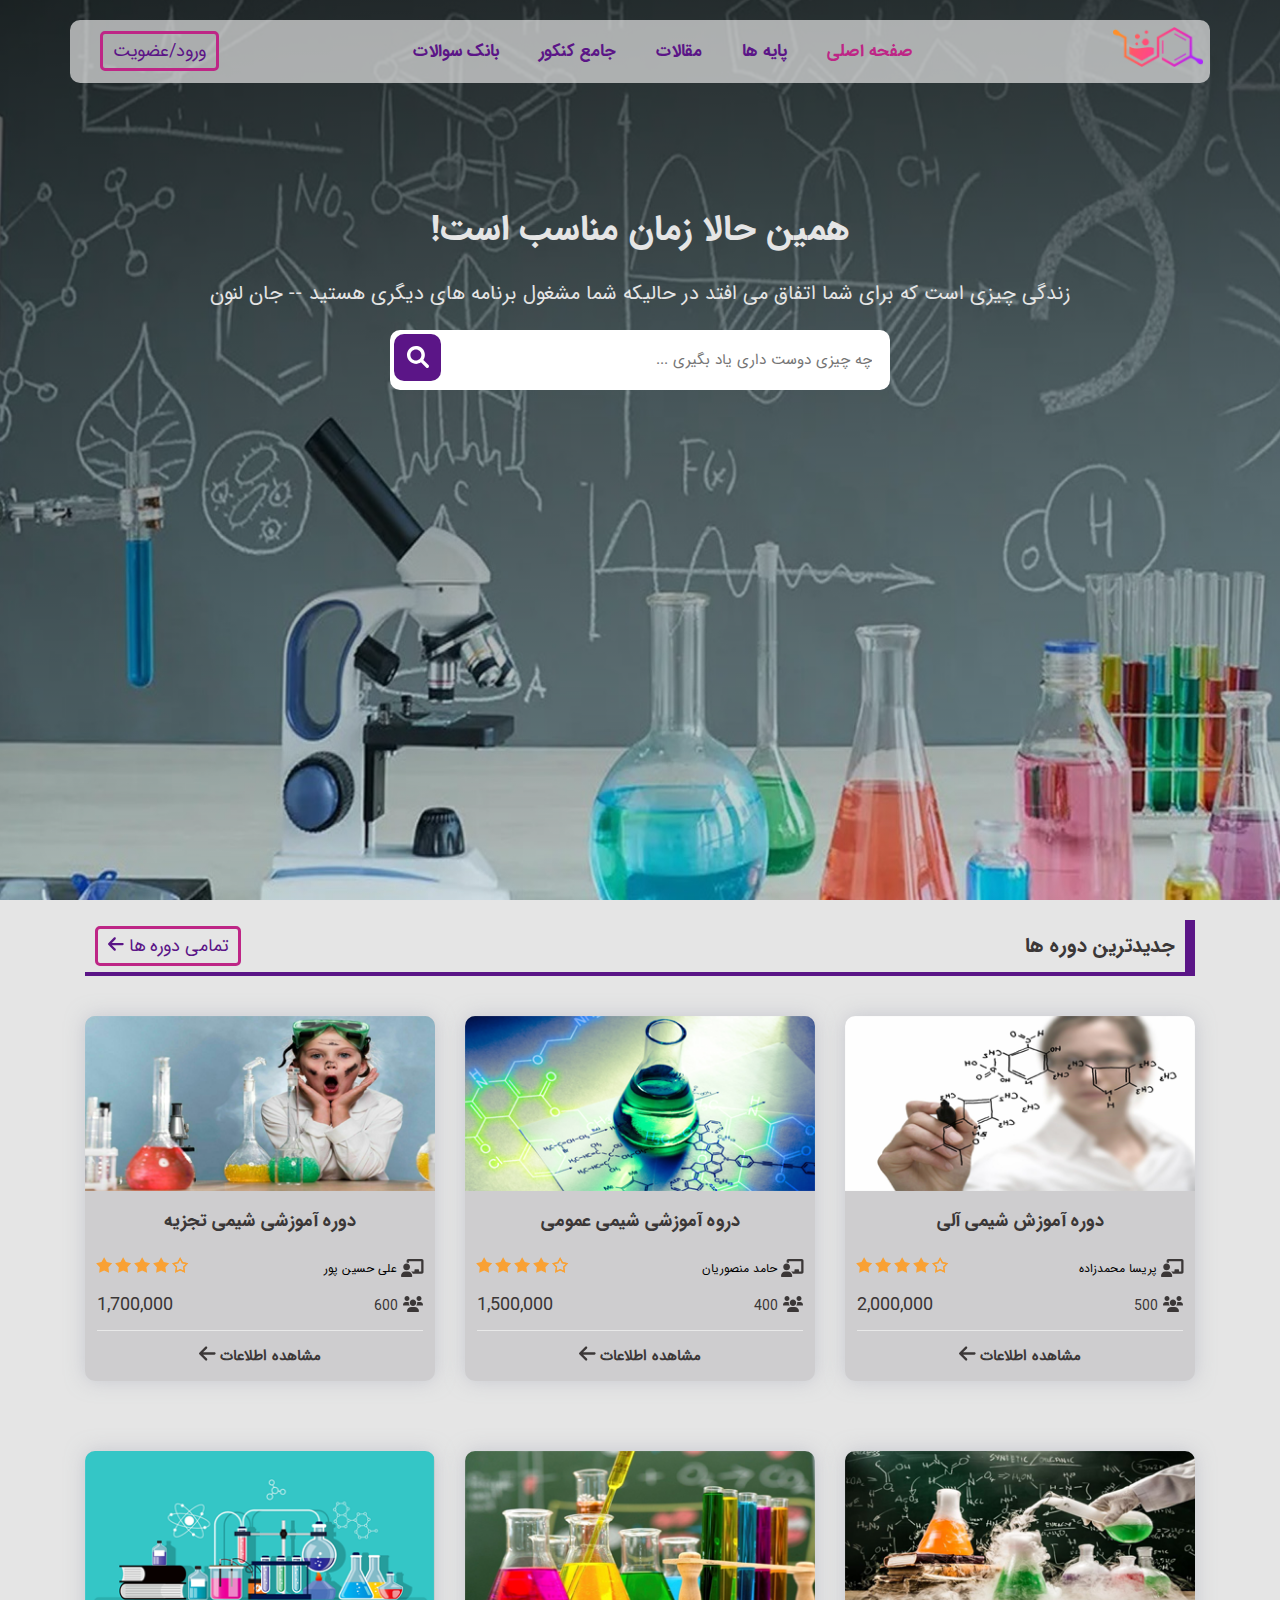
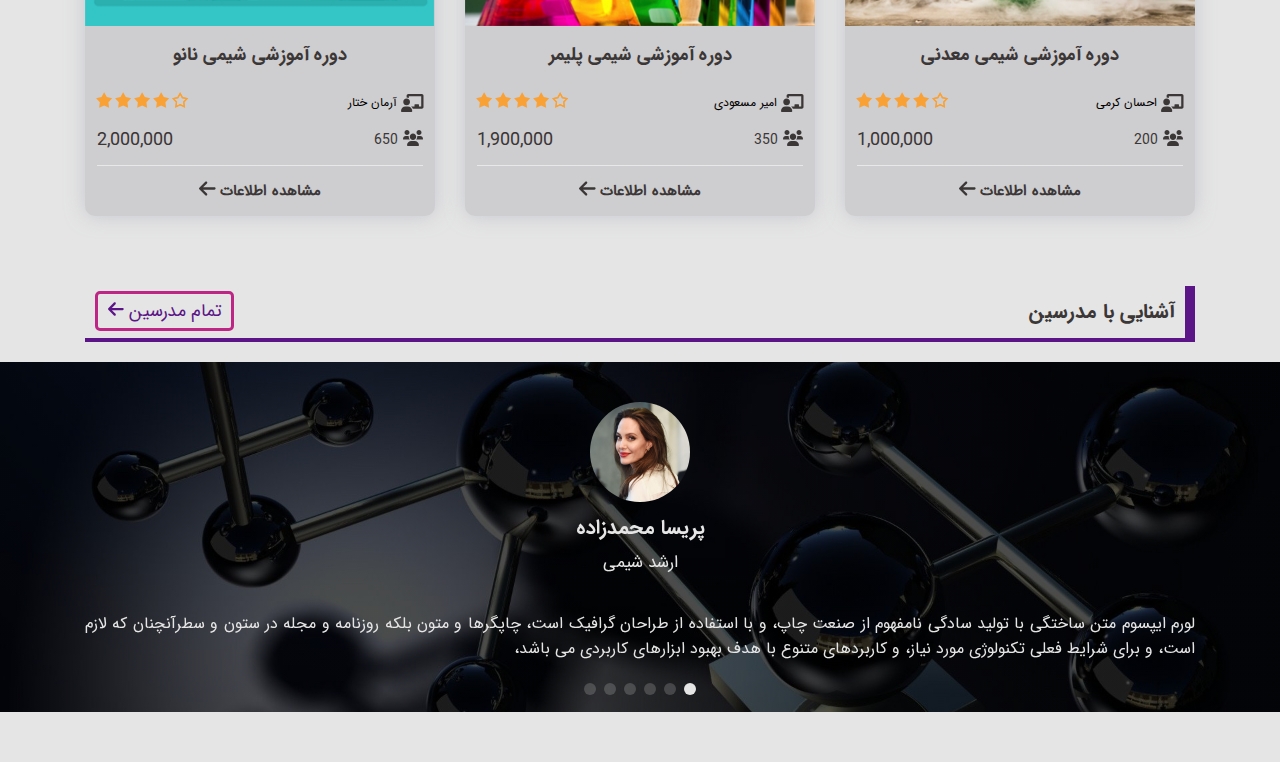
==== index.html @ fa97f1a6 "chemistry-learn" ====
<!DOCTYPE html>
<html lang="en">

<head>
    <meta charset="UTF-8">
    <meta http-equiv="X-UA-Compatible" content="IE=edge">
    <meta name="viewport" content="width=device-width, initial-scale=1.0">
    <title>شیمی لرن</title>
    <link rel="icon" type="image/png" href="img/chemistry-logo.png">
    <link rel="stylesheet" href="./vendor/FontAwesome5/all.min.css">
    <link rel="stylesheet" href="vendor/Swiper/swiper-bundle.min.css">
    <link rel="stylesheet" href="style/app.css">
    <link rel="stylesheet" href="style/responsive.css">
</head>

<body>
    <header id="header" class="header">
        <div class="container">
            <div class="header-parts">
                <div class="navbar">
                    <div class="logo">
                        <a href="#">
                            <img src="./img/chemistry-logo.png" class="logo__img" alt="Chemistry">
                        </a>
                    </div>
                    <div class="menu">
                        <ul class="menu__items">
                            <li class="menu__item"><a href="#" class="menu__item-link menu__item-link--active"> صفحه
                                    اصلی</a></li>
                            <li class="menu__item"><a href="#" class="menu__item-link">پایه ها</a></li>
                            <li class="menu__item"><a href="#" class="menu__item-link">مقالات</a></li>
                            <li class="menu__item"><a href="#" class="menu__item-link">جامع کنکور</a></li>
                            <li class="menu__item"><a href="#" class="menu__item-link">بانک سوالات</a></li>
                        </ul>
                    </div>
                    <div class="left-section">
                        <div class="member">
                            <a href="#" class="member-login page-btn">ورود/عضویت</a>
                        </div>
                        <div class="nav__toggle-icon">
                            <div class="nav__toggle-line"></div>
                        </div>
                    </div>
                </div>
                <div class="landing">
                    <h1 class="landing__title"> همین حالا زمان مناسب است! </h1>
                    <h2 class="landing__subtitle"> زندگی چیزی است که برای شما اتفاق می افتد در حالیکه شما مشغول برنامه
                        های
                        دیگری هستید -- جان لنون
                    </h2>
                    <div class="landing__searchbar">
                        <input type="text" class="landing__searchbar-input"
                            placeholder="چه چیزی دوست داری یاد بگیری ..." />
                        <button class="landing__searchbar-btn" type="submit">
                            <i class="fa fa-search landing__searchbar-icon"></i>
                        </button>
                    </div>
                </div>
            </div>

        </div>

    </header>
    <section id="courses" class="courses">
        <div class="container">
            <div class="section-parts">
                <div class="section-infos">
                    <h2 class="section__title">جدیدترین دوره ها</h2>
                    <div class="section__button">
                        <a href="#" class="section__link page-btn">تمامی دوره ها <i
                                class="fas fa-arrow-left section__link-icon"></i></a>
                    </div>
                </div>
                <div class="courses-content">
                    <div class="row">
                        <div class="col col-sm-6 col-lg-4">
                            <div class="course-box">
                                <a href="#">
                                    <img src="./img/courses/c6.png" alt="" class="course-box__img">
                                </a>
                                <div class="course-box__main">
                                    <h3 class="course-box__title">دوره آموزش شیمی آلی</h3>
                                    <div class="course-box__teacher-rating">
                                        <div class="course-box-teacher">
                                            <i class="fas fa-chalkboard-teacher course-box__teacher-icon"></i>
                                            <a href="#" class="course-box__teacher-link"> پریسا محمدزاده </a>
                                        </div>
                                        <div class="course-box__rating">
                                            <img src="img/svgs/star.svg" alt="rating" class="course-box__star">
                                            <img src="img/svgs/star_fill.svg" alt="rating" class="course-box__star">
                                            <img src="img/svgs/star_fill.svg" alt="rating" class="course-box__star">
                                            <img src="img/svgs/star_fill.svg" alt="rating" class="course-box__star">
                                            <img src="img/svgs/star_fill.svg" alt="rating" class="course-box__star">
                                        </div>
                                    </div>
                                    <div class="course-box__users-price">
                                        <div class="course-box__users">
                                            <i class="fas fa-users course-box__users-icon"></i>
                                            <span class="course-box__users-text">500</span>
                                        </div>
                                        <span class="course-box__price">2,000,000</span>
                                    </div>
                                    <div class="course-box__footer">
                                        <a href="#" class="course-box__footer-link">
                                            مشاهده اطلاعات
                                            <i class="fas fa-arrow-left course-box__footer-icon"></i>
                                        </a>
                                    </div>
                                </div>

                            </div>
                        </div>
                        <div class="col col-sm-6 col-lg-4">
                            <div class="course-box">
                                <a href="#">
                                    <img src="./img/courses/c1.png" alt="" class="course-box__img">
                                </a>
                                <div class="course-box__main">
                                    <h3 class="course-box__title">دروه آموزشی شیمی عمومی</h3>
                                    <div class="course-box__teacher-rating">
                                        <div class="course-box-teacher">
                                            <i class="fas fa-chalkboard-teacher course-box__teacher-icon"></i>
                                            <a href="#" class="course-box__teacher-link"> حامد منصوریان </a>
                                        </div>
                                        <div class="course-box__rating">
                                            <img src="img/svgs/star.svg" alt="rating" class="course-box__star">
                                            <img src="img/svgs/star_fill.svg" alt="rating" class="course-box__star">
                                            <img src="img/svgs/star_fill.svg" alt="rating" class="course-box__star">
                                            <img src="img/svgs/star_fill.svg" alt="rating" class="course-box__star">
                                            <img src="img/svgs/star_fill.svg" alt="rating" class="course-box__star">
                                        </div>
                                    </div>
                                    <div class="course-box__users-price">
                                        <div class="course-box__users">
                                            <i class="fas fa-users course-box__users-icon"></i>
                                            <span class="course-box__users-text">400</span>
                                        </div>
                                        <span class="course-box__price">1,500,000</span>
                                    </div>
                                    <div class="course-box__footer">
                                        <a href="#" class="course-box__footer-link">
                                            مشاهده اطلاعات
                                            <i class="fas fa-arrow-left course-box__footer-icon"></i>
                                        </a>
                                    </div>
                                </div>

                            </div>
                        </div>
                        <div class="col col-sm-6 col-lg-4">
                            <div class="course-box">
                                <a href="#">
                                    <img src="./img/courses/c2.png" alt="" class="course-box__img">
                                </a>
                                <div class="course-box__main">
                                    <h3 class="course-box__title">دوره آموزشی شیمی تجزیه</h3>
                                    <div class="course-box__teacher-rating">
                                        <div class="course-box-teacher">
                                            <i class="fas fa-chalkboard-teacher course-box__teacher-icon"></i>
                                            <a href="#" class="course-box__teacher-link"> علی حسین پور </a>
                                        </div>
                                        <div class="course-box__rating">
                                            <img src="img/svgs/star.svg" alt="rating" class="course-box__star">
                                            <img src="img/svgs/star_fill.svg" alt="rating" class="course-box__star">
                                            <img src="img/svgs/star_fill.svg" alt="rating" class="course-box__star">
                                            <img src="img/svgs/star_fill.svg" alt="rating" class="course-box__star">
                                            <img src="img/svgs/star_fill.svg" alt="rating" class="course-box__star">
                                        </div>
                                    </div>
                                    <div class="course-box__users-price">
                                        <div class="course-box__users">
                                            <i class="fas fa-users course-box__users-icon"></i>
                                            <span class="course-box__users-text">600</span>
                                        </div>
                                        <span class="course-box__price">1,700,000</span>
                                    </div>
                                    <div class="course-box__footer">
                                        <a href="#" class="course-box__footer-link">
                                            مشاهده اطلاعات
                                            <i class="fas fa-arrow-left course-box__footer-icon"></i>
                                        </a>
                                    </div>
                                </div>

                            </div>
                        </div>
                        <div class="col col-sm-6 col-lg-4">
                            <div class="course-box">
                                <a href="#">
                                    <img src="./img/courses/c3.png" alt="" class="course-box__img">
                                </a>
                                <div class="course-box__main">
                                    <h3 class="course-box__title">دوره آموزشی شیمی معدنی</h3>
                                    <div class="course-box__teacher-rating">
                                        <div class="course-box-teacher">
                                            <i class="fas fa-chalkboard-teacher course-box__teacher-icon"></i>
                                            <a href="#" class="course-box__teacher-link"> احسان کرمی </a>
                                        </div>
                                        <div class="course-box__rating">
                                            <img src="img/svgs/star.svg" alt="rating" class="course-box__star">
                                            <img src="img/svgs/star_fill.svg" alt="rating" class="course-box__star">
                                            <img src="img/svgs/star_fill.svg" alt="rating" class="course-box__star">
                                            <img src="img/svgs/star_fill.svg" alt="rating" class="course-box__star">
                                            <img src="img/svgs/star_fill.svg" alt="rating" class="course-box__star">
                                        </div>
                                    </div>
                                    <div class="course-box__users-price">
                                        <div class="course-box__users">
                                            <i class="fas fa-users course-box__users-icon"></i>
                                            <span class="course-box__users-text">200</span>
                                        </div>
                                        <span class="course-box__price">1,000,000</span>
                                    </div>
                                    <div class="course-box__footer">
                                        <a href="#" class="course-box__footer-link">
                                            مشاهده اطلاعات
                                            <i class="fas fa-arrow-left course-box__footer-icon"></i>
                                        </a>
                                    </div>
                                </div>

                            </div>
                        </div>
                        <div class="col col-sm-6 col-lg-4">
                            <div class="course-box">
                                <a href="#">
                                    <img src="./img/courses/c4.png" alt="" class="course-box__img">
                                </a>
                                <div class="course-box__main">
                                    <h3 class="course-box__title">دوره آموزشی شیمی پلیمر</h3>
                                    <div class="course-box__teacher-rating">
                                        <div class="course-box-teacher">
                                            <i class="fas fa-chalkboard-teacher course-box__teacher-icon"></i>
                                            <a href="#" class="course-box__teacher-link"> امیر مسعودی </a>
                                        </div>
                                        <div class="course-box__rating">
                                            <img src="img/svgs/star.svg" alt="rating" class="course-box__star">
                                            <img src="img/svgs/star_fill.svg" alt="rating" class="course-box__star">
                                            <img src="img/svgs/star_fill.svg" alt="rating" class="course-box__star">
                                            <img src="img/svgs/star_fill.svg" alt="rating" class="course-box__star">
                                            <img src="img/svgs/star_fill.svg" alt="rating" class="course-box__star">
                                        </div>
                                    </div>
                                    <div class="course-box__users-price">
                                        <div class="course-box__users">
                                            <i class="fas fa-users course-box__users-icon"></i>
                                            <span class="course-box__users-text">350</span>
                                        </div>
                                        <span class="course-box__price">1,900,000</span>
                                    </div>
                                    <div class="course-box__footer">
                                        <a href="#" class="course-box__footer-link">
                                            مشاهده اطلاعات
                                            <i class="fas fa-arrow-left course-box__footer-icon"></i>
                                        </a>
                                    </div>
                                </div>

                            </div>
                        </div>
                        <div class="col col-sm-6 col-lg-4">
                            <div class="course-box">
                                <a href="#">
                                    <img src="./img/courses/c5.png" alt="" class="course-box__img">
                                </a>
                                <div class="course-box__main">
                                    <h3 class="course-box__title">دوره آموزشی شیمی نانو</h3>
                                    <div class="course-box__teacher-rating">
                                        <div class="course-box-teacher">
                                            <i class="fas fa-chalkboard-teacher course-box__teacher-icon"></i>
                                            <a href="#" class="course-box__teacher-link"> آرمان ختار </a>
                                        </div>
                                        <div class="course-box__rating">
                                            <img src="img/svgs/star.svg" alt="rating" class="course-box__star">
                                            <img src="img/svgs/star_fill.svg" alt="rating" class="course-box__star">
                                            <img src="img/svgs/star_fill.svg" alt="rating" class="course-box__star">
                                            <img src="img/svgs/star_fill.svg" alt="rating" class="course-box__star">
                                            <img src="img/svgs/star_fill.svg" alt="rating" class="course-box__star">
                                        </div>
                                    </div>
                                    <div class="course-box__users-price">
                                        <div class="course-box__users">
                                            <i class="fas fa-users course-box__users-icon"></i>
                                            <span class="course-box__users-text">650</span>
                                        </div>
                                        <span class="course-box__price">2,000,000</span>
                                    </div>
                                    <div class="course-box__footer">
                                        <a href="#" class="course-box__footer-link">
                                            مشاهده اطلاعات
                                            <i class="fas fa-arrow-left course-box__footer-icon"></i>
                                        </a>
                                    </div>
                                </div>

                            </div>
                        </div>
                    </div>
                </div>
            </div>
        </div>
    </section>
    <section id="teachers" class="teachers">
        <div class="container">
            <div class="section-infos">
                <h2 class="section__title"> آشنایی با مدرسین</h2>
                <div class="section__button">
                    <a href="#" class="section__link page-btn">تمام مدرسین <i
                            class="fas fa-arrow-left section__link-icon"></i></a>
                </div>
            </div>
        </div>
        <div class="teacher">
            <div class="container">
                <div class="swiper">
                    <div class="swiper-wrapper">
                        <div class="swiper-slide">
                            <a href="#" class="teacher__infos">
                                <img src="./img/teachers/parisa.jpg" class="teacher__img" alt="teacher-img">
                                <h3 class="teacher__name"> پریسا محمدزاده</h3>
                                <h4 class="teacher__degree">ارشد شیمی</h4>
                                <p class="teacher__about">لورم ایپسوم متن ساختگی با تولید سادگی نامفهوم از صنعت چاپ، و
                                    با استفاده از طراحان گرافیک است، چاپگرها و متون بلکه روزنامه و مجله در ستون و
                                    سطرآنچنان که لازم است، و برای شرایط فعلی تکنولوژی مورد نیاز، و کاربردهای متنوع با
                                    هدف بهبود ابزارهای کاربردی می باشد،</p>
                            </a>
                        </div>
                        <div class="swiper-slide">
                            <a href="#" class="teacher__infos">
                                <img src="./img/teachers/hamed.jpg" class="teacher__img" alt="teacher-img">
                                <h3 class="teacher__name">حامد منصوریان</h3>
                                <h4 class="teacher__degree">ارشد شیمی</h4>
                                <p class="teacher__about">لورم ایپسوم متن ساختگی با تولید سادگی نامفهوم از صنعت چاپ، و
                                    با استفاده از طراحان گرافیک است، چاپگرها و متون بلکه روزنامه و مجله در ستون و
                                    سطرآنچنان که لازم است، و برای شرایط فعلی تکنولوژی مورد نیاز، و کاربردهای متنوع با
                                    هدف بهبود ابزارهای کاربردی می باشد،</p>
                            </a>
                        </div>
                        <div class="swiper-slide">
                            <a href="#" class="teacher__infos">
                                <img src="./img/teachers/ali.jpg" class="teacher__img" alt="teacher-img">
                                <h3 class="teacher__name">علی حسین پور </h3>
                                <h4 class="teacher__degree">ارشد شیمی</h4>
                                <p class="teacher__about">لورم ایپسوم متن ساختگی با تولید سادگی نامفهوم از صنعت چاپ، و
                                    با استفاده از طراحان گرافیک است، چاپگرها و متون بلکه روزنامه و مجله در ستون و
                                    سطرآنچنان که لازم است، و برای شرایط فعلی تکنولوژی مورد نیاز، و کاربردهای متنوع با
                                    هدف بهبود ابزارهای کاربردی می باشد،</p>
                            </a>
                        </div>
                        <div class="swiper-slide">
                            <a href="#" class="teacher__infos">
                                <img src="./img/teachers/amir.jpg" class="teacher__img" alt="teacher-img">
                                <h3 class="teacher__name">امیر مسعودی </h3>
                                <h4 class="teacher__degree">ارشد شیمی</h4>
                                <p class="teacher__about">لورم ایپسوم متن ساختگی با تولید سادگی نامفهوم از صنعت چاپ، و
                                    با استفاده از طراحان گرافیک است، چاپگرها و متون بلکه روزنامه و مجله در ستون و
                                    سطرآنچنان که لازم است، و برای شرایط فعلی تکنولوژی مورد نیاز، و کاربردهای متنوع با
                                    هدف بهبود ابزارهای کاربردی می باشد،</p>
                            </a>
                        </div>
                        <div class="swiper-slide">
                            <a href="#" class="teacher__infos">
                                <img src="./img/teachers/ehsan.jpg" class="teacher__img" alt="teacher-img">
                                <h3 class="teacher__name">احسان کرمی </h3>
                                <h4 class="teacher__degree">ارشد شیمی</h4>
                                <p class="teacher__about">لورم ایپسوم متن ساختگی با تولید سادگی نامفهوم از صنعت چاپ، و
                                    با استفاده از طراحان گرافیک است، چاپگرها و متون بلکه روزنامه و مجله در ستون و
                                    سطرآنچنان که لازم است، و برای شرایط فعلی تکنولوژی مورد نیاز، و کاربردهای متنوع با
                                    هدف بهبود ابزارهای کاربردی می باشد،</p>
                            </a>
                        </div>
                        <div class="swiper-slide">
                            <a href="#" class="teacher__infos">
                                <img src="./img/teachers/arman.jpg" class="teacher__img" alt="teacher-img">
                                <h3 class="teacher__name">آرمان ختار</h3>
                                <h4 class="teacher__degree">ارشد شیمی</h4>
                                <p class="teacher__about">لورم ایپسوم متن ساختگی با تولید سادگی نامفهوم از صنعت چاپ، و
                                    با استفاده از طراحان گرافیک است، چاپگرها و متون بلکه روزنامه و مجله در ستون و
                                    سطرآنچنان که لازم است، و برای شرایط فعلی تکنولوژی مورد نیاز، و کاربردهای متنوع با
                                    هدف بهبود ابزارهای کاربردی می باشد،</p>
                            </a>
                        </div>
                    </div>
                    <div class="swiper-pagination"></div>
                </div>

            </div>
        </div>
        
    </section>

    <script src="vendor/Swiper/swiper-bundle.min.js"></script>
    <script src="./vendor/FontAwesome5/all.min.js"></script>



    <script src="./script/app.js"></script>
</body>

</html>
---- style/app.css ----
@import "reset.css";
@import "grid.css";
@import "font.css";

/* ------------------------------
===========   root   ==========
------------------------------ */

:root {
  --Platinum-color: #e5e5e5;
  --AmericanSilver-color: #cecdcf;
  --SasquatchSocks-color: #be2686;
  --AmericanViolet-color: #5b1587;
  --SmokyCharcoal-color: #3b3737;
}

/* ------------------------------
=======   Reset Style  =======
------------------------------ */

a {
  text-decoration: none;
  color: black;
}

/* ------------------------------
===========   App   ==========
------------------------------ */

html {
  box-sizing: border-box;
  font-size: 62.5%;
}

*,
*:before,
*:after {
  box-sizing: inherit;
}

body {
  font-family: "IranSans";
  font-size: 1.6rem;
  line-height: 1.6;
  direction: rtl;
  background-color: var(--Platinum-color);
  color: var(--SmokyCharcoal-color);
}

/* ------------------------------
======   Helper Class  ======
------------------------------ */

.page-btn {
  color: var(--AmericanViolet-color);
  font-family: "IranSans";
  font-size: 1.8rem;
  border: 3px solid var(--SasquatchSocks-color);
  border-radius: 0.5rem;
  padding: 0.3rem 1rem;
  text-align: center;
  transition: all 150ms ease-in;
}
.page-btn:hover {
  color: var(--Platinum-color);
  background-color: var(--SasquatchSocks-color);
}
.section-infos {
  display: flex;
  justify-content: space-between;
  align-items: center;
  padding: 1rem;
  border-right: 10px solid var(--AmericanViolet-color);
  border-bottom: 4px solid var(--AmericanViolet-color);
}

.section__title {
  font-family: "IranSans-Bold";
  font-size: 2rem;
}

/* ------------------------------
======   Header Style  ======
------------------------------ */

.header {
  background: linear-gradient(rgba(0, 0, 0, 0.7), rgba(0, 0, 0, 0.1)),
    url("../img/background-2.jpg");
  width: 100%;
  height: 100vh;
  background-size: cover;
  background-position: center;
}
.header .header-parts {
  height: 40rem;
  display: flex;
  flex-direction: column;
  align-items: center;
  justify-content: space-between;
  text-align: center;
}

.header .navbar {
  background-color: rgba(229, 229, 229, 0.7);
  display: flex;
  align-items: center;
  justify-content: space-between;
  margin-top: 2rem;
  border-radius: 1rem;
  position: absolute;
  right: 0;
  left: 0;
  top: 0;
}

.header .logo {
  padding: 0.7rem;
}

.header .logo__img {
  width: 9rem;
  height: 4rem;
}
.header .menu {
  padding: 1.2rem 0;
}
.header .menu__items {
  display: flex;
  align-items: center;
  justify-content: space-between;
}
.header .menu__item {
  margin-left: 4rem;
}
.header .menu__item:last-child {
  margin-left: 0rem;
}
.header .menu__item-link {
  display: inline-block;
  font-family: "IranSans-Bold";
  color: var(--AmericanViolet-color);
  transition: all 150ms ease-in;
  font-size: 1.7rem;
}
.header .menu__item-link--active {
  color: var(--SasquatchSocks-color);
}
.header .menu__item-link:hover {
  color: var(--SasquatchSocks-color);
}

.header .left-section {
  display: flex;
  align-items: center;
  justify-content: space-between;
  padding-left: 1.5rem;
}
.header .member {
  padding-left: 1.5rem;
}

.header .nav__toggle-icon {
  display: none;
  position: relative;
  width: 4rem;
  height: 4rem;
  align-items: center;
  justify-content: center;
  cursor: pointer;
}

.header .nav__toggle-line {
  position: relative;
  transition: all 50ms;
}

.header .nav__toggle-line,
.header .nav__toggle-line::before,
.header .nav__toggle-line::after {
  content: "";
  width: 3rem;
  height: 0.4rem;
  background-color: #5b1587;
  border-radius: 2rem;
}
.header .nav__toggle-line::before {
  position: absolute;
  top: 1rem;
  right: 0;
  transition: all 150ms ease-in;
}
.header .nav__toggle-line::after {
  position: absolute;
  right: 0;
  top: -1rem;
  transition: all 150ms ease-in;
}

.header .nav__toggle-icon--open .nav__toggle-line {
  background-color: transparent;
}
.header .nav__toggle-icon--open .nav__toggle-line::before {
  transform: translateY(-1rem) rotate(-45deg);
}
.header .nav__toggle-icon--open .nav__toggle-line::after {
  transform: translateY(1rem) rotate(45deg);
}

.header .landing {
  display: flex;
  flex-direction: column;
  align-items: center;
  justify-content: space-between;
  position: absolute;
  bottom: 1rem;
}

.header .landing__title {
  font-family: "IranSans-Bold";
  font-size: 3.5rem;
  color: var(--Platinum-color);
}

.header .landing__subtitle {
  font-family: "IranSans";
  font-size: 2rem;
  padding: 2rem 0;
  color: var(--Platinum-color);
}

.header .landing__searchbar {
  width: 50rem;
  position: relative;
}

.header .landing__searchbar-input {
  font-family: "IranSans";
  width: 100%;
  padding: 1.8rem;
  border: none;
  border-radius: 1rem;
  font-size: 1.5rem;
}

.header .landing__searchbar-btn {
  border: none;
  background-color: var(--AmericanViolet-color);
  position: absolute;
  left: 0.4rem;
  top: 0.4rem;
  width: 4.7rem;
  height: 4.7rem;
  border-radius: 1rem;
}

.header .landing__searchbar-icon {
  font-size: 2.2rem;
  color: white;
}

/* ------------------------------
======   Courses Style  ======
------------------------------ */

.courses {
  margin-top: 2rem;
}
.courses .section-parts {
  display: flex;
  flex-direction: column;
}
.courses .courses-content {
  margin-top: 2rem;
}
.courses .course-box {
  display: flex;
  flex-direction: column;
  background-color: var(--AmericanSilver-color);
  box-shadow: 0 0 19px rgba(168, 172, 185, 0.5);
  border-radius: 1rem;
  margin: 2rem 0;
  transition: all 400ms ease;
}
.courses .course-box:hover {
  transform: translateY(-0.6rem);
}
.courses .course-box__img {
  width: 100%;
  border-radius: 1rem 1rem 0 0;
}
.courses .course-box__main {
  padding: 0 1.2rem;
}
.courses .course-box__title {
  display: block;
  text-align: center;
  padding: 0.7rem 0 2rem 0;
  font-family: "IranSans-Bold";
  font-size: 1.8rem;
  font-weight: 500;
}
.courses .course-box__teacher-rating {
  display: flex;
  align-items: center;
  justify-content: space-between;
}
.courses .course-box-teacher {
  display: flex;
  align-items: center;
}
.courses .course-box__teacher-icon {
  font-size: 1.8rem;
}
.courses .course-box__teacher-link {
  font-size: 1.2rem;
  margin-right: 0.4rem;
}
.courses .course-box__star {
  margin: -0.2rem;
}
.courses .course-box__users-price {
  display: flex;
  align-items: center;
  justify-content: space-between;
  padding: 1rem 0;
}
.courses .course-box__users-icon {
  font-size: 1.6rem;
}
.courses .course-box__users-text {
  font-size: 1.4rem;
}
.courses .course-box__price {
  font-size: 1.8rem;
}
.courses .course-box__footer {
  display: flex;
  align-items: center;
  justify-content: center;
  padding: 1.3rem 0;
  border-top: 1px solid #e8e8e8;
}
.courses .course-box__footer-link {
  display: flex;
  align-content: center;
  justify-content: center;
  color: var(--primary-color);
  font-size: 1.5rem;
  font-weight: bold;
}
.courses .course-box__footer-icon {
  margin-right: 0.5rem;
  font-size: 1.9rem;
}

/* ------------------------------
======   Teachers Style  ======
------------------------------ */

.teachers {
  margin-top: 2rem;
}
.teachers .teacher {
  background: linear-gradient(rgba(0, 0, 0, 0.7), rgba(0, 0, 0, 0.7)),
  url("../img/teachers/b1.jpg");
  background-size: cover;
  background-position: center;
  margin: 2rem 0 5rem 0;
  position: relative;
}
.teachers .teacher__infos {
  display: flex;
  flex-direction: column;
  align-items: center;
  justify-content: center;
  padding-top: 4rem;
  position: absolute;
}

.teachers .teacher__img {
  width: 10rem;
  height: 10rem;
  border-radius: 50%;

}
.teachers .teacher__name {
  font-family: 'IranSans-Bold';
  color: var(--Platinum-color);
  margin: 1rem 0 .5rem 0;
  font-size: 2rem;
}
.teachers .teacher__degree {
  font-size: 1.7rem;
  margin-bottom: 3.5rem;
  color: var(--Platinum-color);

}
.teachers .teacher__about {
  color: var(--Platinum-color);
  text-align: justify;
}

.teachers .swiper {
  width: 100%;
  height: 35rem;
}
.teachers .swiper-pagination{
  margin-top: 2rem;

}
.teachers .swiper-pagination-bullet {
  width: 1.2rem;
  height: 1.2rem;
  background-color: var(--Platinum-color);
}
---- style/responsive.css ----
@media (max-width: 1400px) {
}
@media (max-width: 1200px) {
}
@media (max-width: 992px) {
  .header .menu__item-link {
    font-size: 1.5rem;
  }
  .header .menu__item {
    margin-left: 2rem;
  }
  .header .landing__title {
    font-size: 2.5rem;
  }
  .header .landing__subtitle {
    font-size: 1.7rem;
  }
  .teachers .swiper {
    height: 38rem;
  }
}

@media (max-width: 768px) {
  .header .nav__toggle-icon {
    display: block;
  }
  .header .logo {
    padding-right: 3rem;
  }
  .header .left-section {
    padding-left: 3rem;
  }
  .header .menu__items {
    position: absolute;
    background-color: rgba(229, 229, 229);
    top: 6.5rem;
    right: 0;
    left: 0;
    width: 100%;
    flex-direction: column;
    align-items: center;
    justify-content: center;
    transition: all 200ms ease-in;
    overflow: hidden;
    height: 0;
    border-radius: 1rem;
    z-index: 10;
  }
  .header .menu__items--open {
    height: 20rem;
  }
  .header .menu__item {
    margin-left: 0;
    margin-bottom: 1rem;
  }
  .header .menu__item:first-child {
    margin-top: 1rem;
  }

  .header .nav__toggle-icon {
    display: flex;
  }
  .header .left-section {
    display: flex;
    align-items: center;
    justify-content: space-between;
  }
  .courses .course-box__title {
    font-size: 1.6rem;
  }
  .teachers .swiper {
    height: 41rem;
  }
}

@media (max-width: 576px) {
  .header .landing__searchbar {
    width: 80%;
  }
  .teachers .swiper {
    height: 45rem;
  }
}
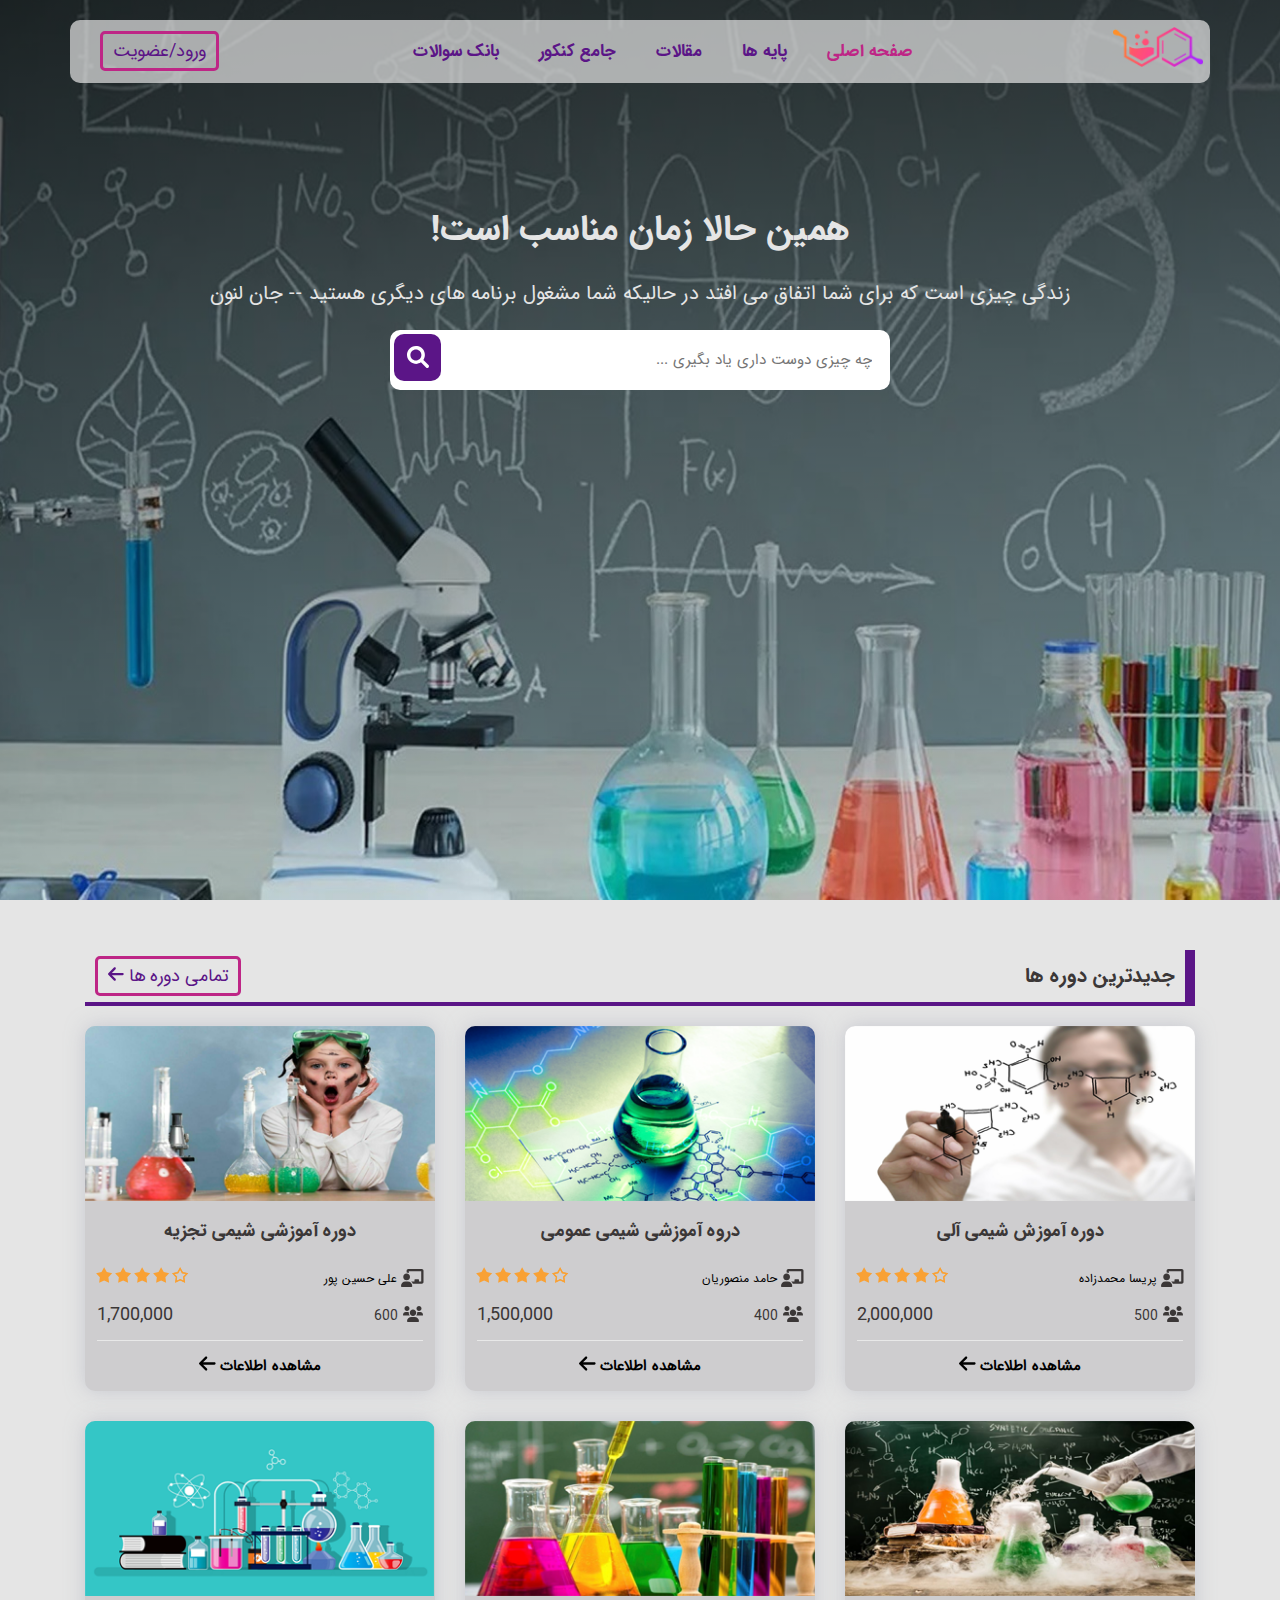
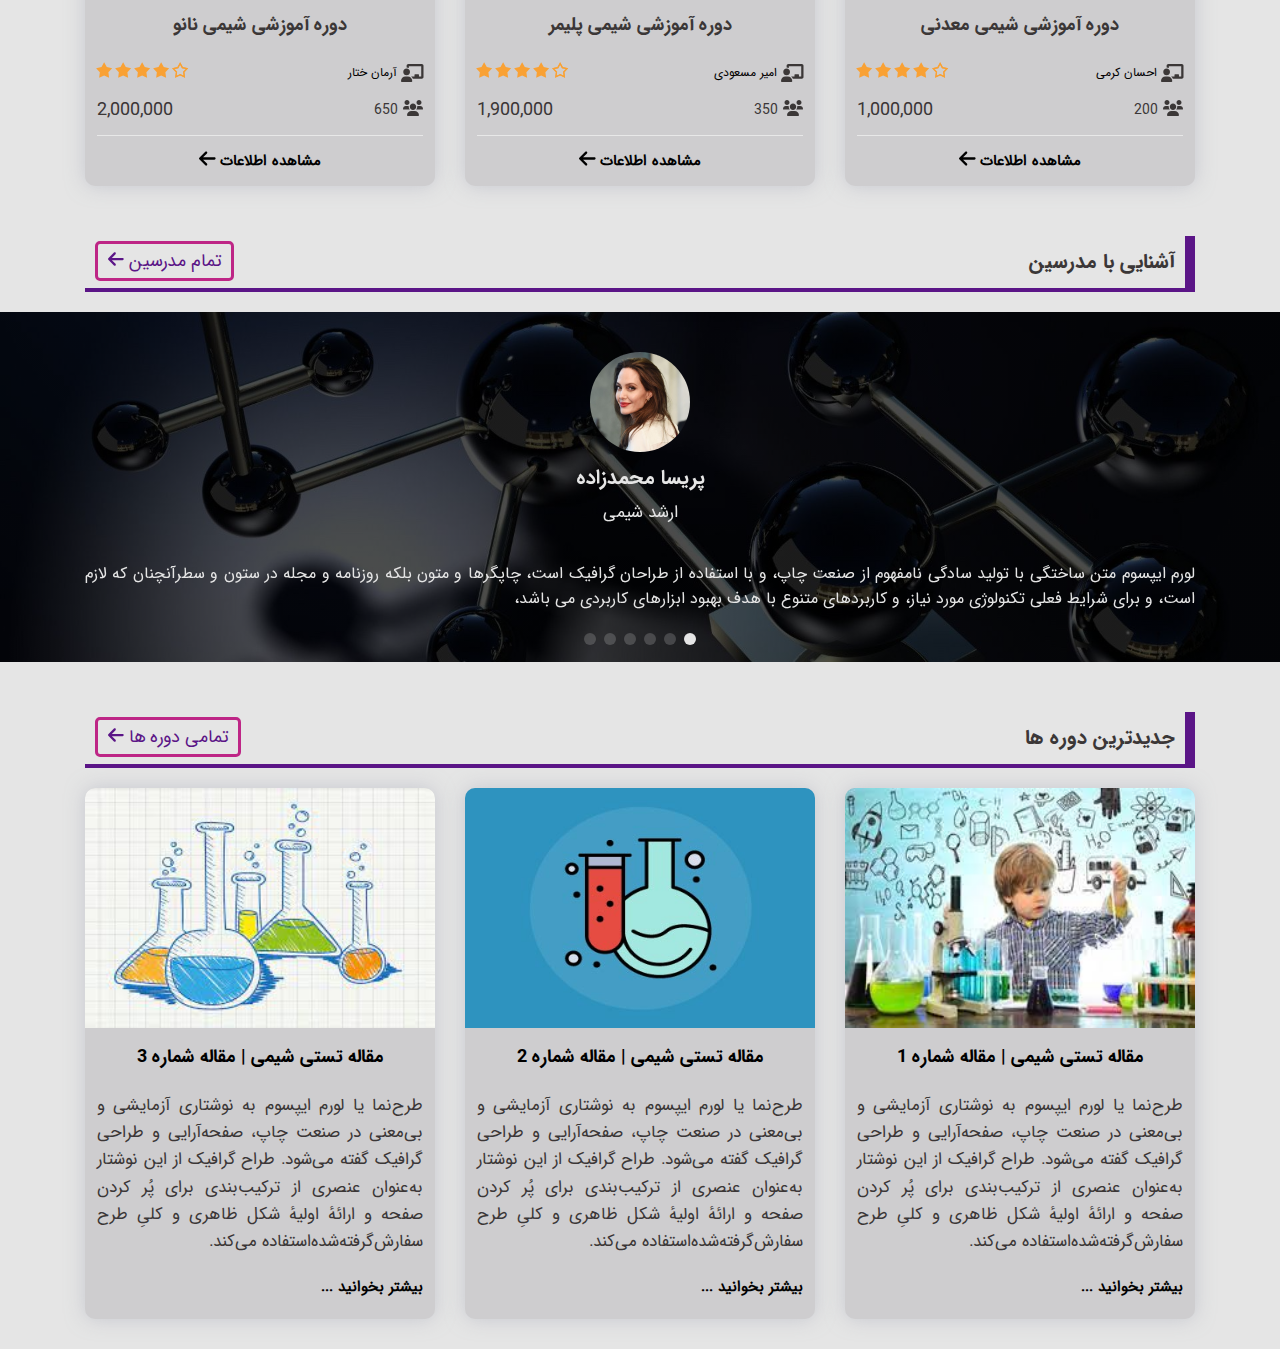
==== commit 172845fc: "article-section" ====
--- a/index.html
+++ b/index.html
@@ -386,8 +386,90 @@
 
             </div>
         </div>
-        
+
     </section>
+    <section id="articles" class="articles">
+        <div class="container">
+            <div class="section-parts">
+                <div class="section-infos">
+                    <h2 class="section__title">جدیدترین دوره ها</h2>
+                    <div class="section__button">
+                        <a href="#" class="section__link page-btn">تمامی دوره ها <i
+                                class="fas fa-arrow-left section__link-icon"></i></a>
+                    </div>
+                </div>
+                <div class="articles-content">
+                    <div class="row">
+                        <div class="col col-lg-4">
+                            <div class="article-box">
+                                <div class="article-right">
+                                    <a href="#">
+                                        <img src="./img/Article/Art1.jpg" alt="article 1" class="article__img">
+                                    </a>
+
+                                </div>
+                                <div class="article-left">
+                                    <a href="#">
+                                        <h3 class="article__title">مقاله تستی شیمی | مقاله شماره 1</h3>
+                                    </a>
+                                    <p class="article__text">طرح‌نما یا لورم ایپسوم به نوشتاری آزمایشی و بی‌معنی در صنعت
+                                        چاپ، صفحه‌آرایی و طراحی گرافیک گفته می‌شود. طراح گرافیک از این نوشتار به‌عنوان
+                                        عنصری از ترکیب‌بندی برای پُر کردن صفحه و ارائهٔ اولیهٔ شکل ظاهری و کلیِ طرح
+                                        سفارش‌گرفته‌شده‌استفاده می‌کند.</p>
+                                    <a href="#" class="article__btn">بیشتر بخوانید ...</a>
+                                </div>
+                            </div>
+                        </div>
+                        <div class="col col-lg-4">
+                            <div class="article-box">
+                                <div class="article-right">
+                                    <a href="#">
+                                        <img src="./img/Article/Art2.jpg" alt="article 2" class="article__img">
+                                    </a>
+                                </div>
+                                <div class="article-left">
+                                    <a href="#">
+                                        <h3 class="article__title">مقاله تستی شیمی | مقاله شماره 2</h3>
+                                    </a>
+                                    <p class="article__text">طرح‌نما یا لورم ایپسوم به نوشتاری آزمایشی و بی‌معنی در صنعت
+                                        چاپ، صفحه‌آرایی و طراحی گرافیک گفته می‌شود. طراح گرافیک از این نوشتار به‌عنوان
+                                        عنصری از ترکیب‌بندی برای پُر کردن صفحه و ارائهٔ اولیهٔ شکل ظاهری و کلیِ طرح
+                                        سفارش‌گرفته‌شده‌استفاده می‌کند.</p>
+                                    <a href="#" class="article__btn">بیشتر بخوانید ...</a>
+                                </div>
+                            </div>
+                        </div>
+                        <div class="col col-lg-4">
+                            <div class="article-box">
+                                <div class="article-right">
+                                    <a href="#">
+                                        <img src="./img/Article/Art3.jpg" alt="article 3" class="article__img">
+                                    </a>
+                                </div>
+                                <div class="article-left">
+                                    <a href="#">
+                                        <h3 class="article__title">مقاله تستی شیمی | مقاله شماره 3</h3>
+                                    </a>
+                                    <p class="article__text">طرح‌نما یا لورم ایپسوم به نوشتاری آزمایشی و بی‌معنی در صنعت
+                                        چاپ، صفحه‌آرایی و طراحی گرافیک گفته می‌شود. طراح گرافیک از این نوشتار به‌عنوان
+                                        عنصری از ترکیب‌بندی برای پُر کردن صفحه و ارائهٔ اولیهٔ شکل ظاهری و کلیِ طرح
+                                        سفارش‌گرفته‌شده‌استفاده می‌کند.</p>
+                                    <a href="#" class="article__btn">بیشتر بخوانید ...</a>
+                                </div>
+                            </div>
+                        </div>
+                    </div>
+                </div>
+            </div>
+        </div>
+    </section>
+    <footer id="footer" class="footer">
+        <div class="container">
+            <div class="footer-content">
+                
+            </div>
+        </div>
+    </footer>
 
     <script src="vendor/Swiper/swiper-bundle.min.js"></script>
     <script src="./vendor/FontAwesome5/all.min.js"></script>
--- a/style/app.css
+++ b/style/app.css
@@ -65,6 +65,10 @@
   color: var(--Platinum-color);
   background-color: var(--SasquatchSocks-color);
 }
+.section-parts {
+  display: flex;
+  flex-direction: column;
+}
 .section-infos {
   display: flex;
   justify-content: space-between;
@@ -263,12 +267,9 @@
 ------------------------------ */
 
 .courses {
-  margin-top: 2rem;
-}
-.courses .section-parts {
-  display: flex;
-  flex-direction: column;
-}
+  margin-top: 5rem;
+}
+
 .courses .courses-content {
   margin-top: 2rem;
 }
@@ -278,7 +279,6 @@
   background-color: var(--AmericanSilver-color);
   box-shadow: 0 0 19px rgba(168, 172, 185, 0.5);
   border-radius: 1rem;
-  margin: 2rem 0;
   transition: all 400ms ease;
 }
 .courses .course-box:hover {
@@ -344,7 +344,6 @@
   display: flex;
   align-content: center;
   justify-content: center;
-  color: var(--primary-color);
   font-size: 1.5rem;
   font-weight: bold;
 }
@@ -362,7 +361,7 @@
 }
 .teachers .teacher {
   background: linear-gradient(rgba(0, 0, 0, 0.7), rgba(0, 0, 0, 0.7)),
-  url("../img/teachers/b1.jpg");
+    url("../img/teachers/b1.jpg");
   background-size: cover;
   background-position: center;
   margin: 2rem 0 5rem 0;
@@ -381,19 +380,17 @@
   width: 10rem;
   height: 10rem;
   border-radius: 50%;
-
 }
 .teachers .teacher__name {
-  font-family: 'IranSans-Bold';
-  color: var(--Platinum-color);
-  margin: 1rem 0 .5rem 0;
+  font-family: "IranSans-Bold";
+  color: var(--Platinum-color);
+  margin: 1rem 0 0.5rem 0;
   font-size: 2rem;
 }
 .teachers .teacher__degree {
   font-size: 1.7rem;
   margin-bottom: 3.5rem;
   color: var(--Platinum-color);
-
 }
 .teachers .teacher__about {
   color: var(--Platinum-color);
@@ -404,12 +401,58 @@
   width: 100%;
   height: 35rem;
 }
-.teachers .swiper-pagination{
+.teachers .swiper-pagination {
   margin-top: 2rem;
-
 }
 .teachers .swiper-pagination-bullet {
   width: 1.2rem;
   height: 1.2rem;
   background-color: var(--Platinum-color);
-}+}
+
+/* ------------------------------
+======   Articles Style  ======
+------------------------------ */
+
+.articles {
+  margin-top: 1rem;
+}
+.articles .articles-content {
+  margin-top: 2rem;
+}
+.articles .article-box {
+  display: flex;
+  flex-direction: column;
+  background-color: var(--AmericanSilver-color);
+  box-shadow: 0 0 19px rgba(168, 172, 185, 0.5);
+  border-radius: 1rem;
+  transition: all 400ms ease;
+}
+.articles .article-box:hover {
+  transform: translateY(-0.6rem);
+}
+.articles .article__img {
+  width: 100%;
+  height: 24rem;
+  border-radius: 1rem 1rem 0 0;
+}
+.articles .article-left {
+  padding: 0 1.2rem;
+}
+.articles .article__title {
+  display: block;
+  text-align: center;
+  padding: 0.7rem 0 2rem 0;
+  font-family: "IranSans-Bold";
+  font-size: 1.8rem;
+}
+.articles .article__text {
+  text-align: justify;
+  font-size: 1.7rem;
+}
+.articles .article__btn {
+  display: flex;
+  font-size: 1.5rem;
+  font-weight: bold;
+  padding: 2rem 0 ;
+}
--- a/style/responsive.css
+++ b/style/responsive.css
@@ -17,6 +17,20 @@
   }
   .teachers .swiper {
     height: 38rem;
+  }
+  .articles .article-box {
+    display: flex;
+    flex-direction: row;
+    align-items: center;
+    justify-content: center;
+  }
+  .articles .article-right {
+    width: 100%;
+    height: 24rem;
+  }
+  .articles .article__img {
+    border-radius: 0 1rem 1rem 0;
+    padding: 0;
   }
 }
 
@@ -71,6 +85,16 @@
   .teachers .swiper {
     height: 41rem;
   }
+  .articles .article-box {
+    display: flex;
+    flex-direction: column;
+    align-items: center;
+    justify-content: center;
+  }
+  .articles .article__img {
+    border-radius: 1rem 1rem 0 0;
+    padding-right: 0;
+  }
 }
 
 @media (max-width: 576px) {
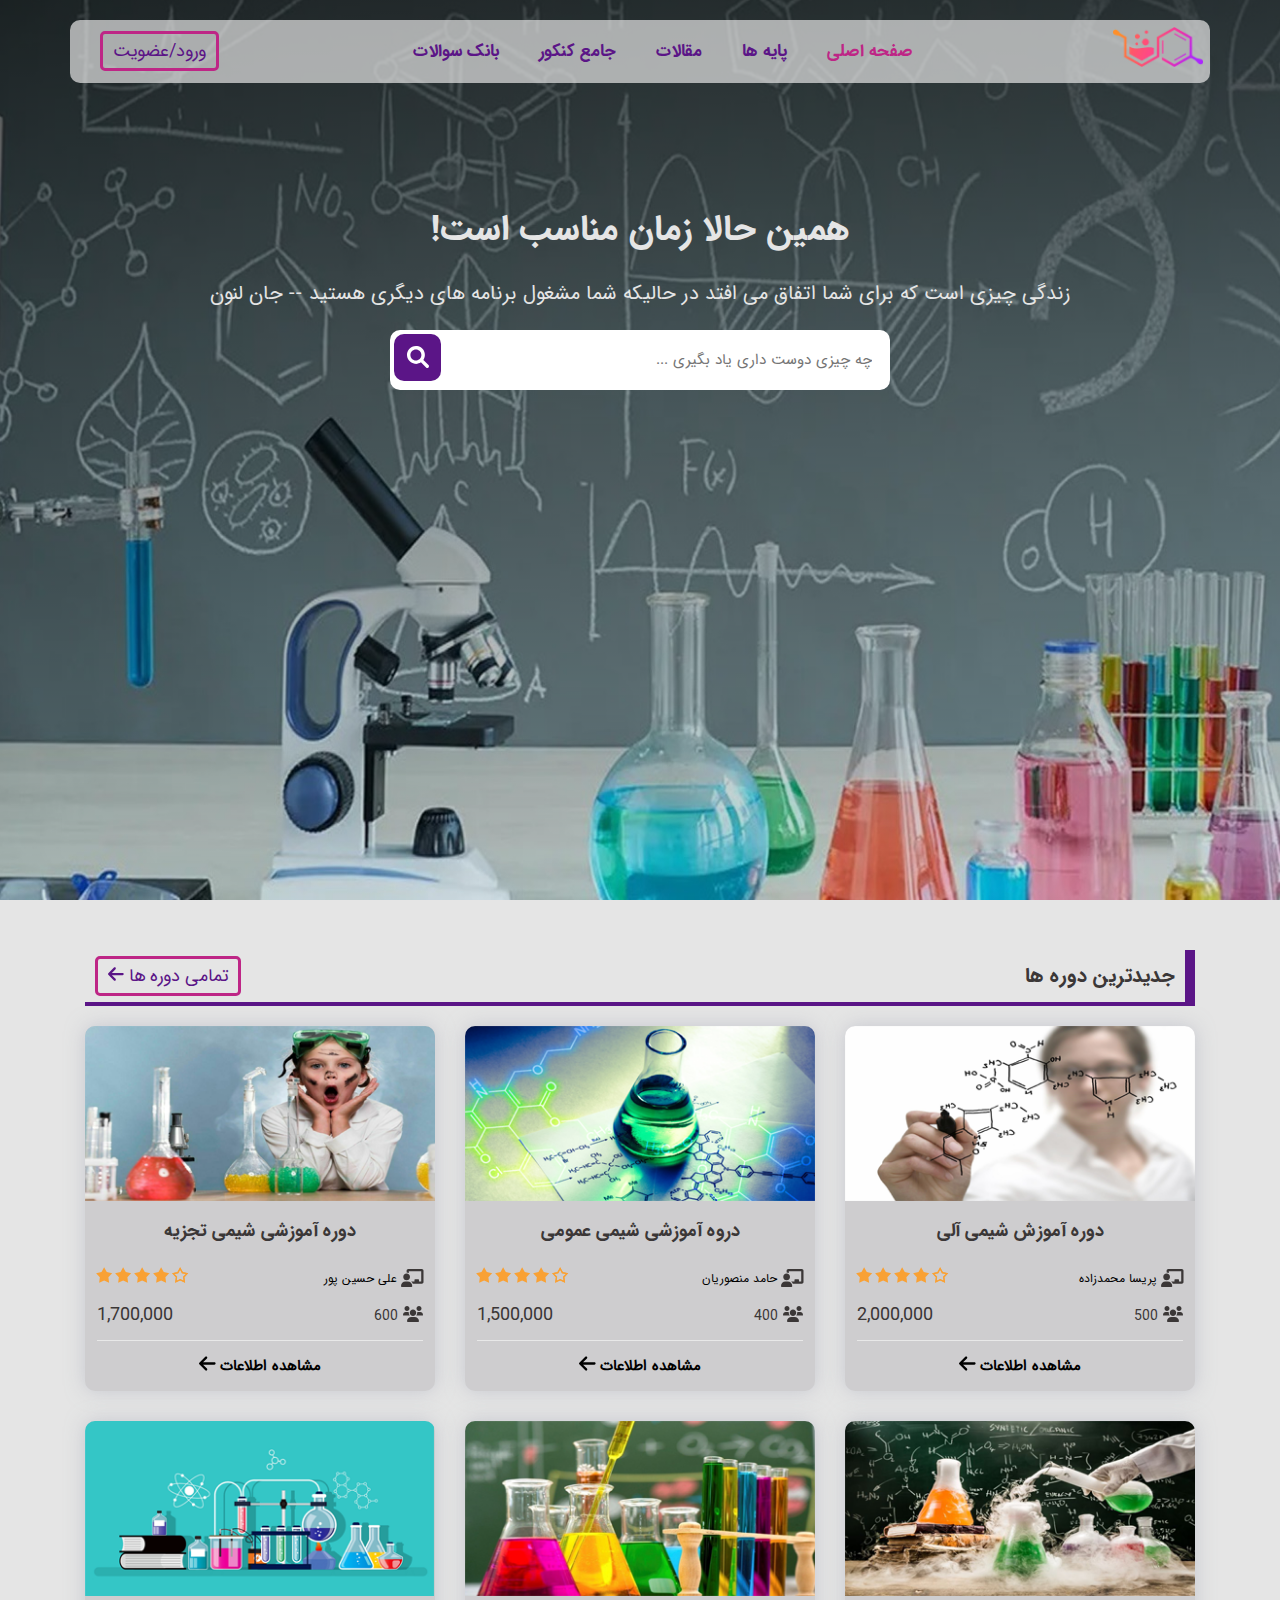
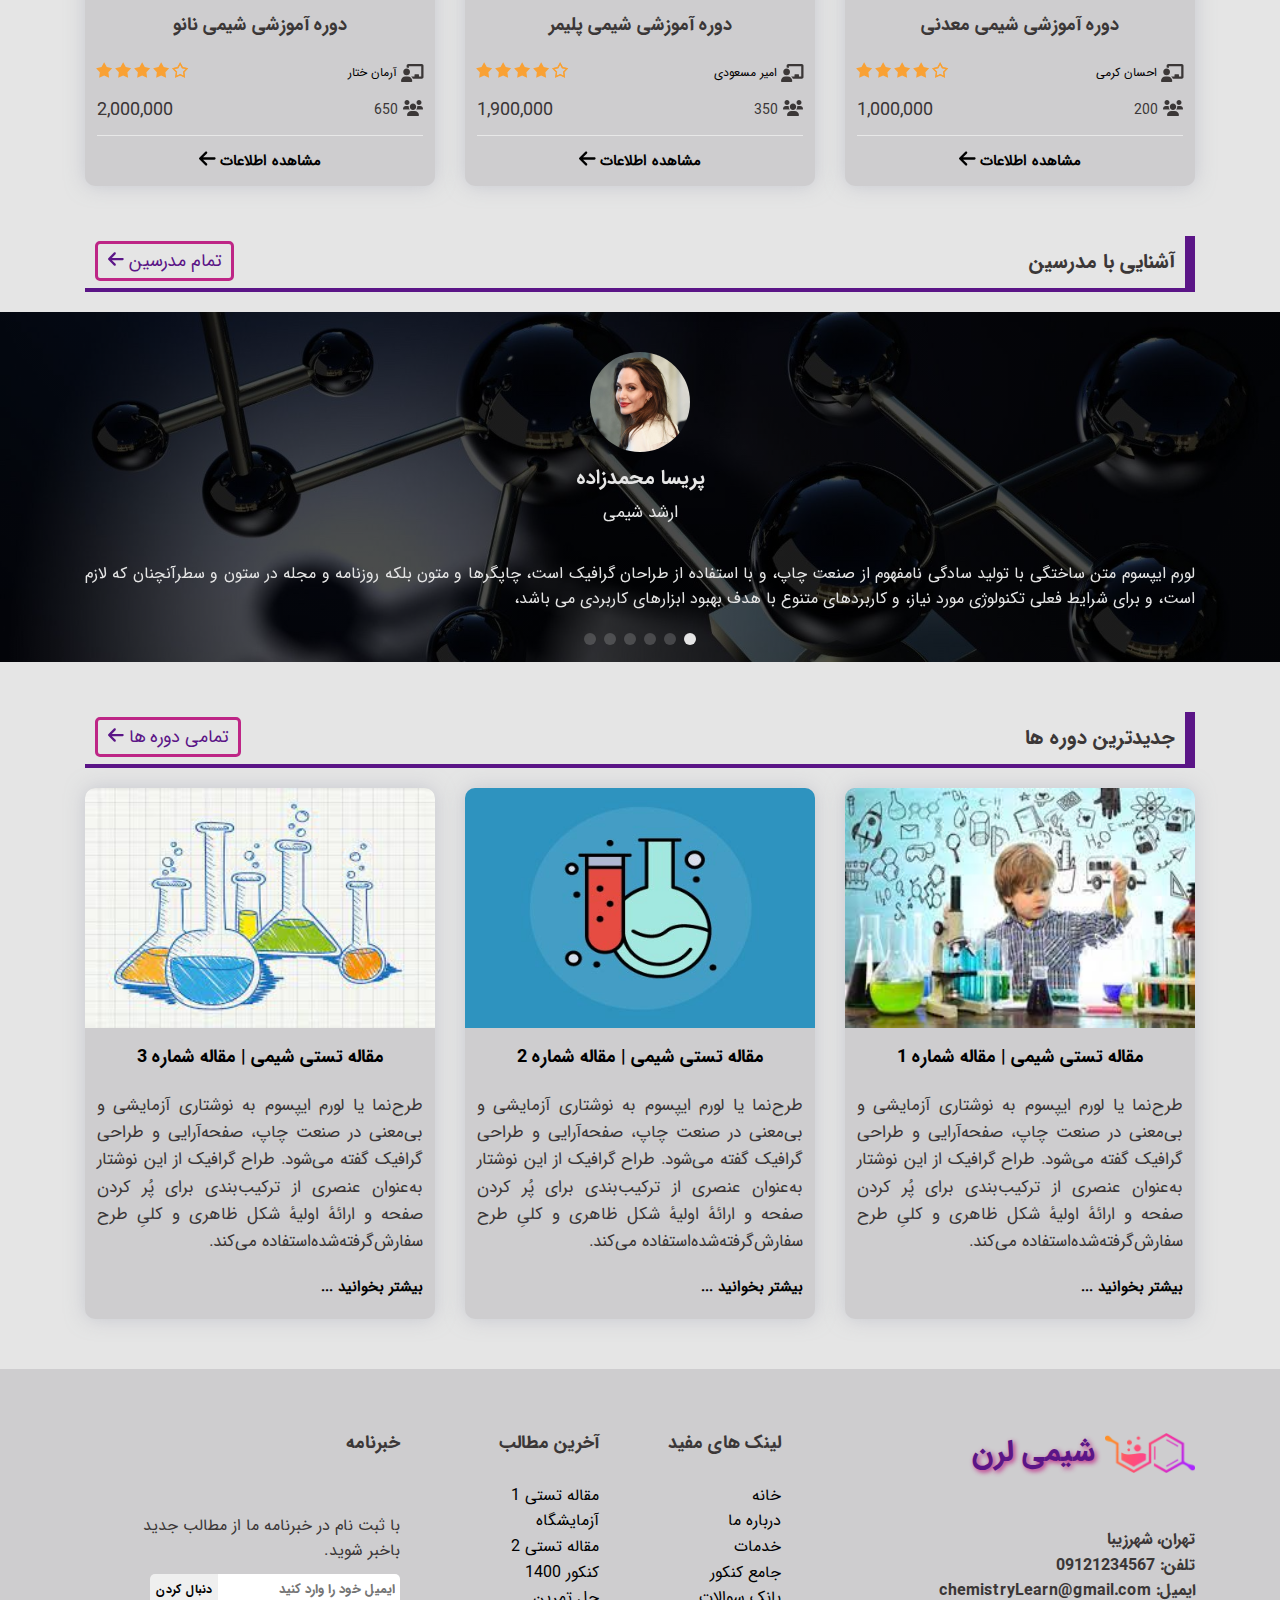
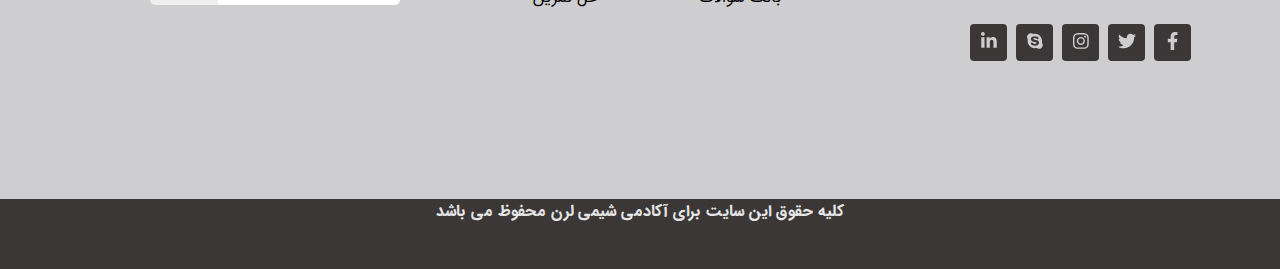
==== commit 89a6f962: "footer => HTML & CSS" ====
--- a/index.html
+++ b/index.html
@@ -466,8 +466,75 @@
     <footer id="footer" class="footer">
         <div class="container">
             <div class="footer-content">
-                
+                <div class="row">
+                    <div class="col col-lg-4">
+                        <div class="footer-right">
+                            <div class="footer-logo">
+                                <a href="#">
+                                    <img src="./img/chemistry-logo.png" class="footer-logo__img" alt="Chemistry">
+                                    <h2 class="footer-logo__title">شیمی لرن</h2>
+                                </a>
+                            </div>
+                            <p class="footer-address">تهران، شهرزیبا</p>
+                            <p class="footer-phone">تلفن: 09121234567</p>
+                            <p class="footer-mail">ایمیل: chemistryLearn@gmail.com</p>
+                            <div class="footer-icons">
+                                <a href="#" class="footer-icon">
+                                    <i class="fab fa-facebook-f "></i>
+                                </a>
+                                <a href="#" class="footer-icon">
+                                    <i class="fab fa-twitter"></i>
+
+                                </a>
+                                <a href="#" class="footer-icon"> <i class="fab fa-instagram"></i>
+                                </a>
+                                <a href="#" class="footer-icon"> <i class="fab fa-skype"></i>
+                                </a>
+                                <a href="#" class="footer-icon"> <i class="fab fa-linkedin-in"></i>
+                                </a>
+                            </div>
+                        </div>
+                    </div>
+                    <div class="col col-lg-4">
+                        <div class="footer-middle">
+                            <div class="footer-middle__right">
+                                <h4 class="footer-middle__right-title">لینک های مفید</h4>
+                                <ul class="footer-middle__right-items">
+                                    <li class=""><a href="#" class="footer-middle__right-link">خانه</a></li>
+                                    <li class=""><a href="#" class="footer-middle__right-link">درباره ما</a></li>
+                                    <li class=""><a href="#" class="footer-middle__right-link">خدمات</a> </li>
+                                    <li class=""><a href="#" class="footer-middle__right-link">جامع کنکور</a> </li>
+                                    <li class=""><a href="#" class="footer-middle__right-link"> بانک سوالات</a> </li>
+                                </ul>
+                            </div>
+                            <div class="footer-middle__left">
+                                <h4 class="footer-middle__left-title"> آخرین مطالب</h4>
+                                <ul class="footer-middle__left-items">
+                                    <li> <a href="#" class="footer-middle__left-link"> مقاله تستی 1</a> </li>
+                                    <li> <a href="#" class="footer-middle__left-link">آزمایشگاه </a> </li>
+                                    <li> <a href="#" class="footer-middle__left-link">مقاله تستی 2 </a> </li>
+                                    <li> <a href="#" class="footer-middle__left-link">کنکور 1400 </a> </li>
+                                    <li> <a href="#" class="footer-middle__left-link"> حل تمرین</a> </li>
+                                </ul>
+                            </div>
+                        </div>
+                    </div>
+                    <div class="col col-lg-4">
+                        <div class="footer-left">
+                            <h4 class="footer-left__title">خبرنامه</h4>
+                            <p class="footer-left__text">با ثبت نام در خبرنامه ما از مطالب جدید باخبر شوید.</p>
+                            <form action method="post" class="footer-left__mailBox">
+                                <input type="email" name="email" class="footer-left__mailBox-box"
+                                    placeholder="ایمیل خود را وارد کنید">
+                                <input type="submit" class="footer-left__mailBox-btn" value="دنبال کردن">
+                            </form>
+                        </div>
+                    </div>
+                </div>
             </div>
+        </div>
+        <div class="sub-footer">
+            <p class="sub-footer__text">کلیه حقوق این سایت برای آکادمی شیمی لرن محفوظ می باشد</p>
         </div>
     </footer>
 
--- a/style/app.css
+++ b/style/app.css
@@ -454,5 +454,138 @@
   display: flex;
   font-size: 1.5rem;
   font-weight: bold;
-  padding: 2rem 0 ;
-}
+  padding: 2rem 0;
+}
+
+/* ------------------------------
+======   Footer Style  ======
+------------------------------ */
+
+.footer {
+  background-color: var(--AmericanSilver-color);
+  display: flex;
+  flex-direction: column;
+  margin-top: 2rem;
+  min-height: 50rem;
+  position: relative;
+}
+.footer .footer-content {
+  padding-top: 6rem;
+}
+.footer .footer-right {
+  display: flex;
+  flex-direction: column;
+}
+.footer .footer-logo a {
+  display: flex;
+  align-items: center;
+  margin-bottom: 5rem;
+}
+.footer .footer-logo__img {
+  width: 9rem;
+  height: 4rem;
+}
+.footer .footer-logo__title {
+  font-family: "IranSans-Bold";
+  font-size: 3rem;
+  padding-right: 1rem;
+  color: var(--AmericanViolet-color);
+  text-shadow: 2px 2px 5px var(--SasquatchSocks-color);
+}
+.footer .footer-address,
+.footer .footer-phone,
+.footer .footer-mail {
+  font-family: "IranSans-Bold";
+}
+.footer .footer-icons {
+  margin-top: 2rem;
+}
+.footer .footer-icon {
+  font-size: 1.8rem;
+  display: inline-block;
+  background: var(--SmokyCharcoal-color);
+  color: var(--AmericanSilver-color);
+  line-height: 1;
+  padding: 0.8rem 0;
+  margin-right: 0.4rem;
+  border-radius: 0.4rem;
+  text-align: center;
+  width: 3.7rem;
+  height: 3.7rem;
+  transition: 0.3s;
+}
+.footer .footer-icon:hover {
+  background: black;
+  color: #fff;
+}
+
+.footer .footer-middle {
+  display: flex;
+  align-items: center;
+  justify-content: space-around;
+}
+
+.footer .footer-middle__right-title,
+.footer .footer-middle__left-title,
+.footer .footer-left__title {
+  font-family: "IranSans-Bold";
+  font-size: 1.8rem;
+  margin-bottom: 2.5rem;
+  display: block;
+}
+.footer .footer-middle__right-link,
+.footer-middle__left-link {
+padding-bottom: 1rem;
+}
+
+.footer .footer-middle__right-link:hover,
+.footer-middle__left-link:hover {
+color: var(--SasquatchSocks-color);
+}
+
+.footer .footer-left {
+  display: flex;
+  flex-direction: column;
+  justify-content: center;
+  width: 80%;
+  margin: 0 auto;
+}
+.footer .footer-left__title {
+  margin-bottom: 5.5rem;
+}
+
+.footer .footer-left__text {
+  margin-bottom: 1rem;
+}
+.footer .footer-left__mailBox {
+  display: flex;
+  width: 25rem;
+}
+.footer .footer-left__mailBox-box {
+  padding: 0.5rem;
+  width: 100%;
+  border-radius: 0 0.5rem 0.5rem 0;
+  border: none;
+  font-size: 1.3rem;
+  font-family: "IranSans-Bold";
+}
+.footer .footer-left__mailBox-btn {
+  border: none;
+  border-radius: 0.5rem 0 0 0.5rem;
+  cursor: pointer;
+  font-family: "IranSans-Bold";
+  font-size: 1.2rem;
+}
+.footer .sub-footer {
+  background-color: var(--SmokyCharcoal-color);
+  position: absolute;
+  bottom: 0;
+  right: 0;
+  left: 0;
+  min-height: 7rem;
+}
+.footer .sub-footer__text {
+  color: var(--Platinum-color);
+  font-family: "IranSans-Bold";
+  text-align: center;
+}
--- a/style/responsive.css
+++ b/style/responsive.css
@@ -31,6 +31,12 @@
   .articles .article__img {
     border-radius: 0 1rem 1rem 0;
     padding: 0;
+  }
+  .footer {
+    height: 60rem;
+  }
+  .footer .footer-left {
+    align-items: center;
   }
 }
 
@@ -95,6 +101,15 @@
     border-radius: 1rem 1rem 0 0;
     padding-right: 0;
   }
+  .footer {
+    height: 60rem;
+  }
+  .footer .footer-middle {
+     justify-content: space-between;
+  }
+  .footer .footer-left {
+    align-items: center;
+  }
 }
 
 @media (max-width: 576px) {
@@ -104,4 +119,17 @@
   .teachers .swiper {
     height: 45rem;
   }
+  .footer {
+    height: 85rem;
+  }
+  .footer .footer-right {
+    align-items: center;
+    margin-bottom: 3rem;
+  }
+  .footer .footer-middle {
+    justify-content: space-around;
+ }
+  .footer .footer-left {
+    align-items: center;
+  }
 }
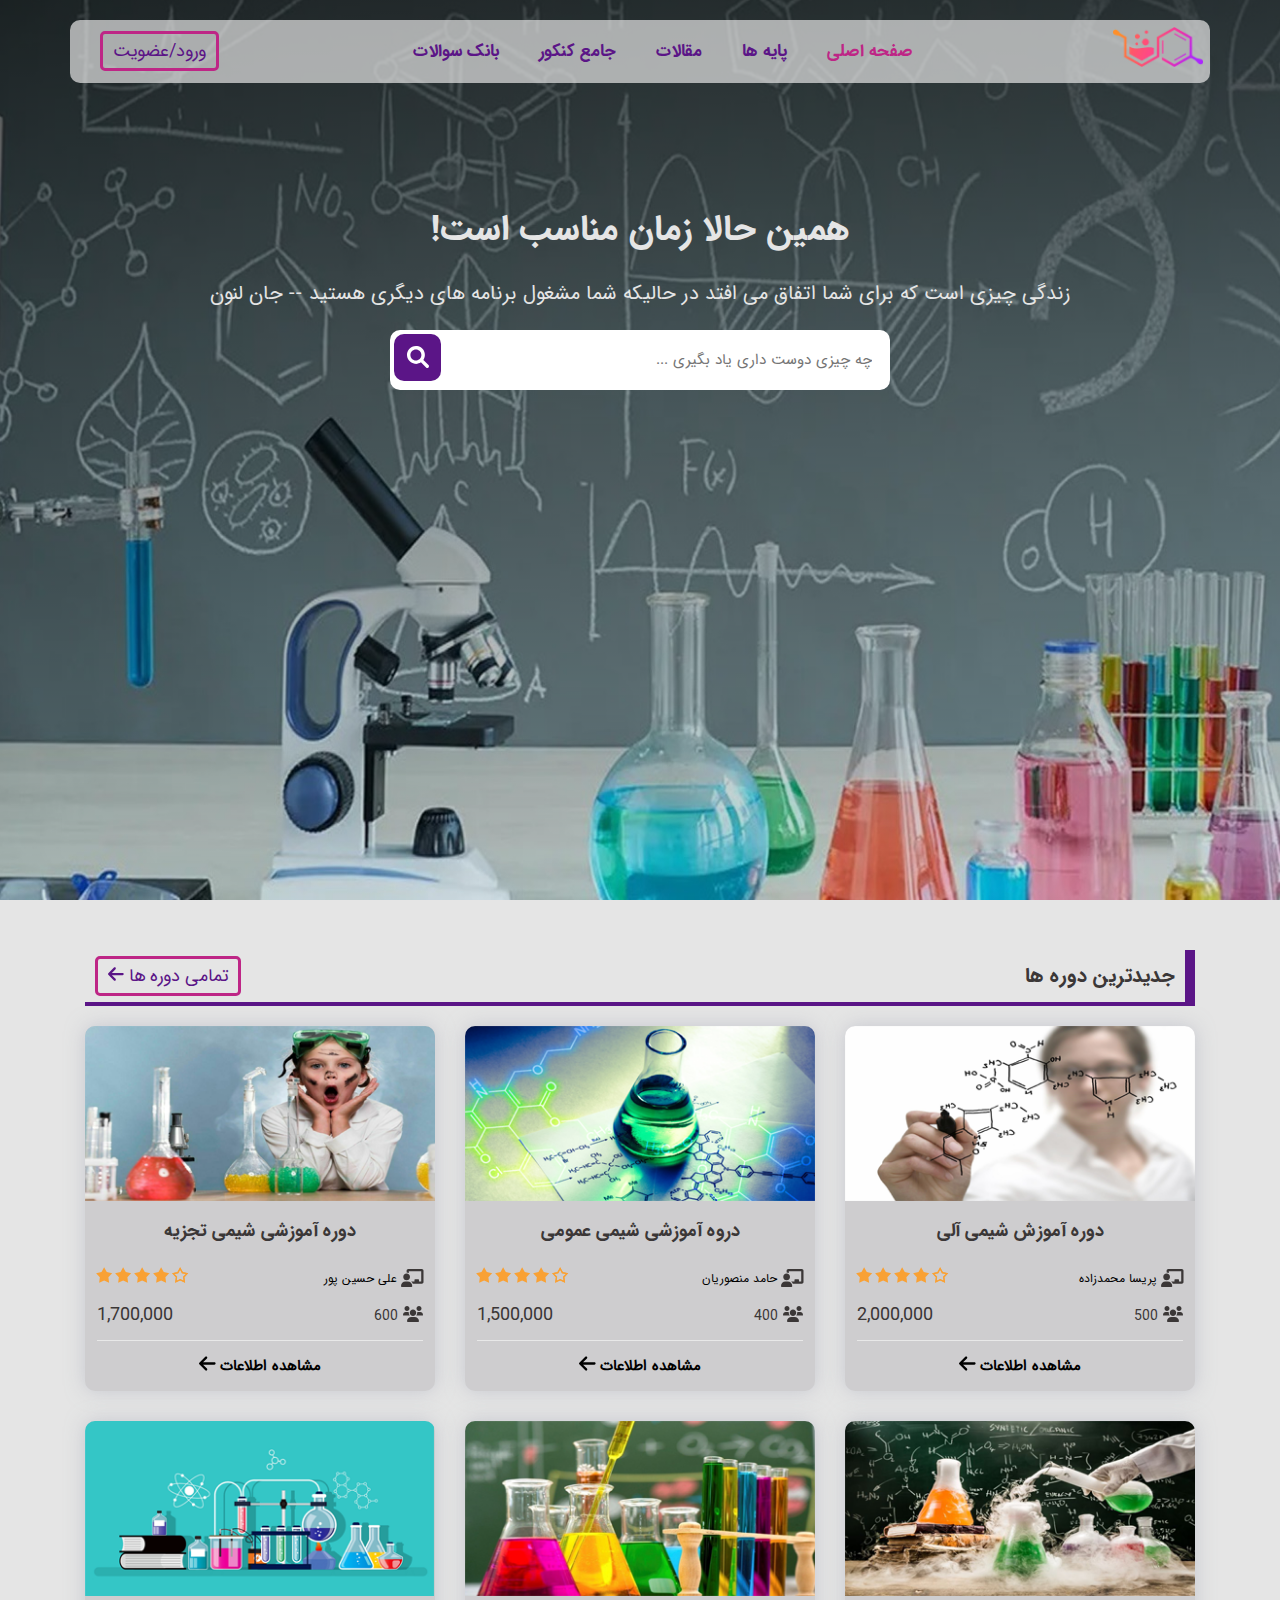
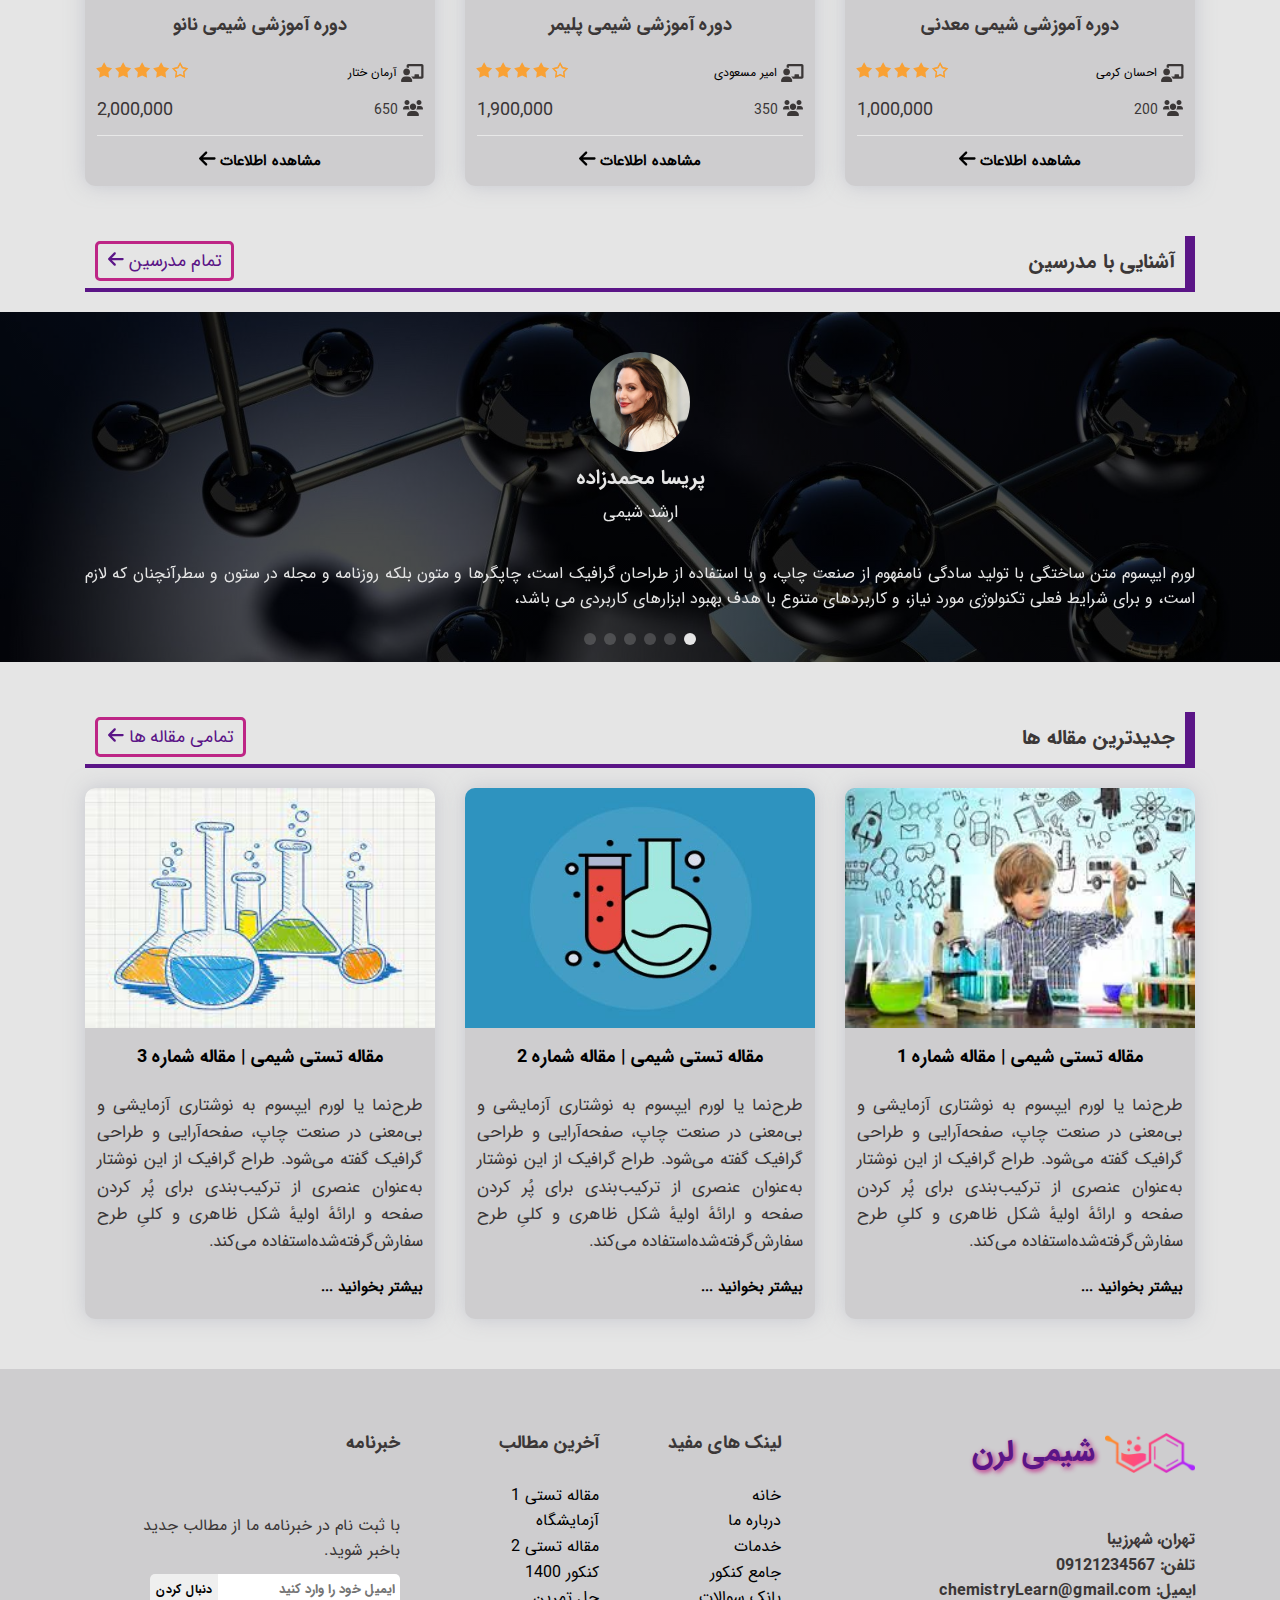
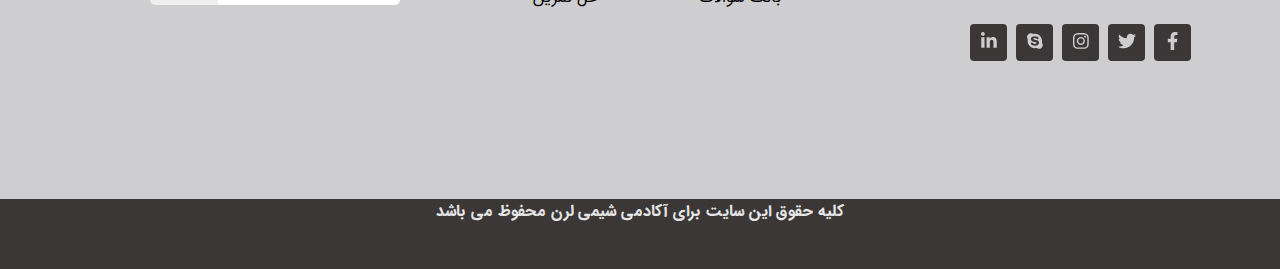
==== commit 2329692f: "edit article html" ====
--- a/index.html
+++ b/index.html
@@ -392,9 +392,9 @@
         <div class="container">
             <div class="section-parts">
                 <div class="section-infos">
-                    <h2 class="section__title">جدیدترین دوره ها</h2>
+                    <h2 class="section__title">جدیدترین مقاله ها</h2>
                     <div class="section__button">
-                        <a href="#" class="section__link page-btn">تمامی دوره ها <i
+                        <a href="#" class="section__link page-btn">تمامی مقاله ها <i
                                 class="fas fa-arrow-left section__link-icon"></i></a>
                     </div>
                 </div>
